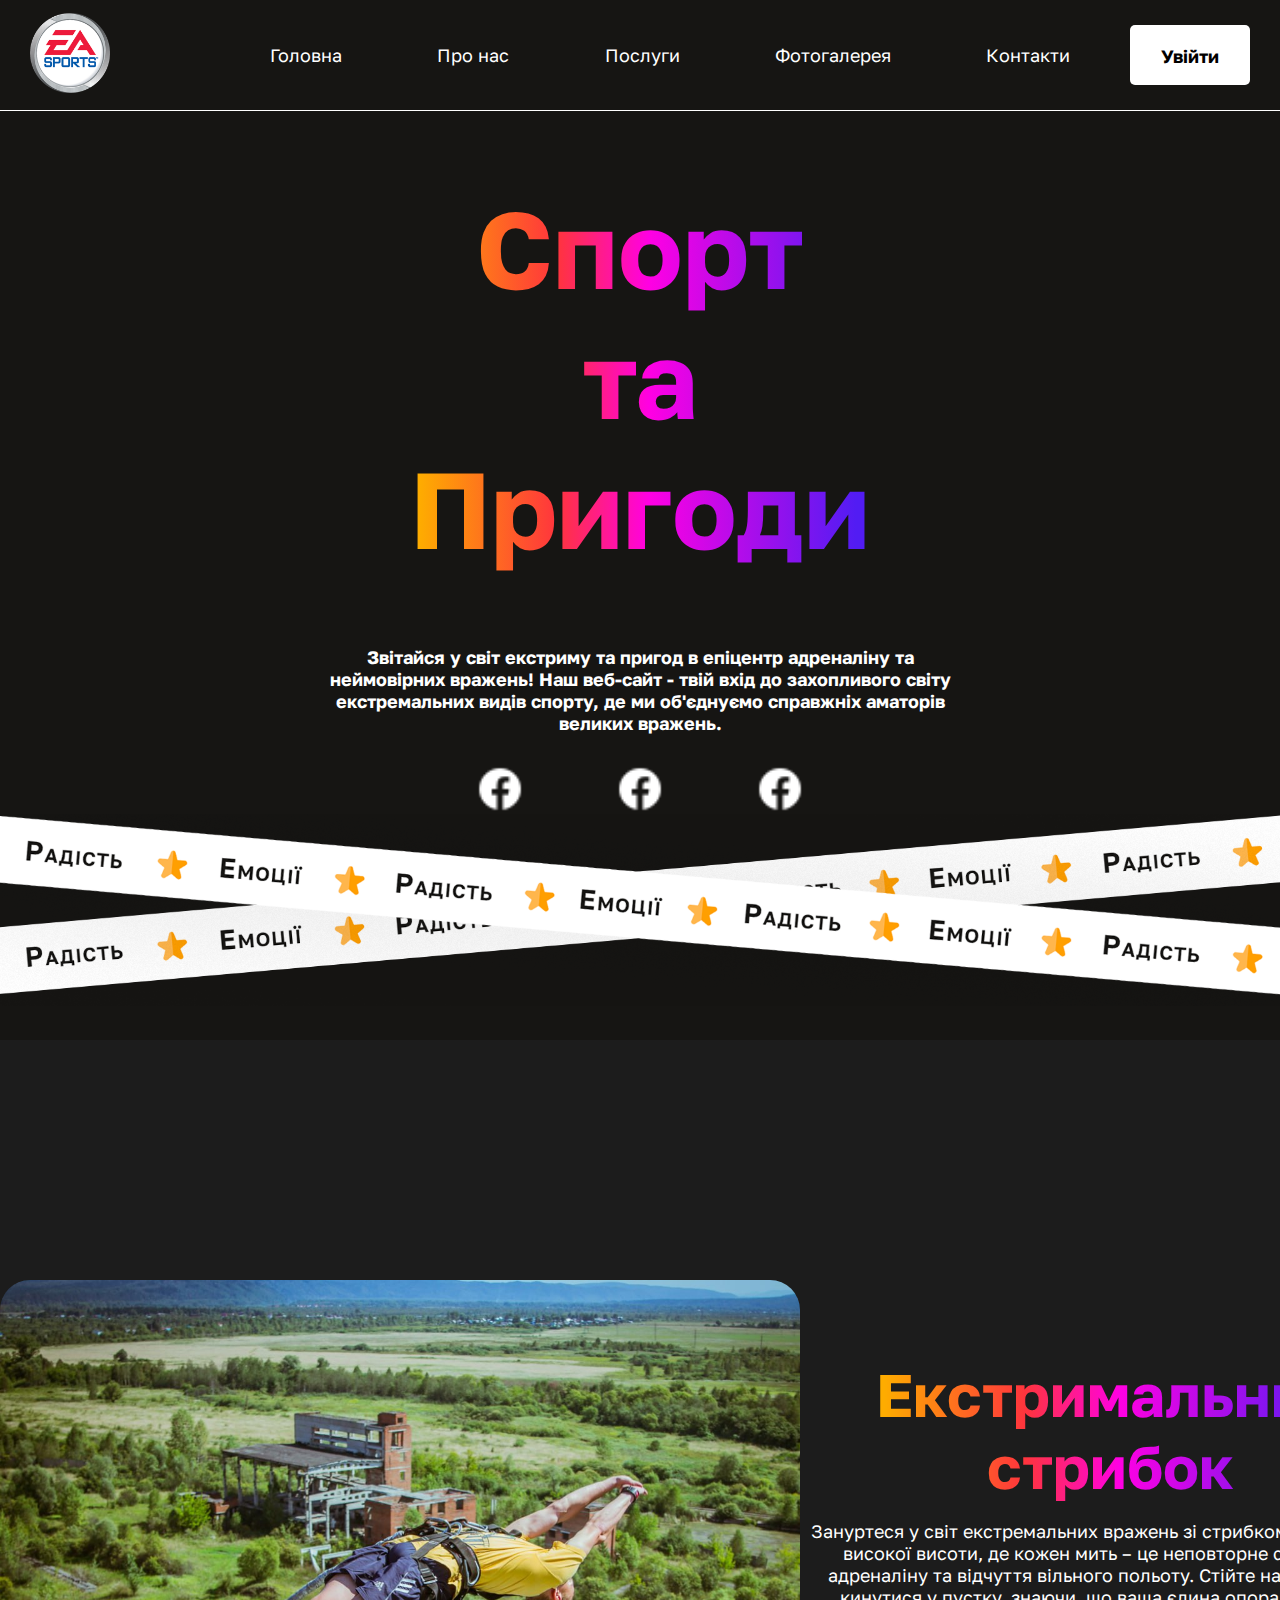
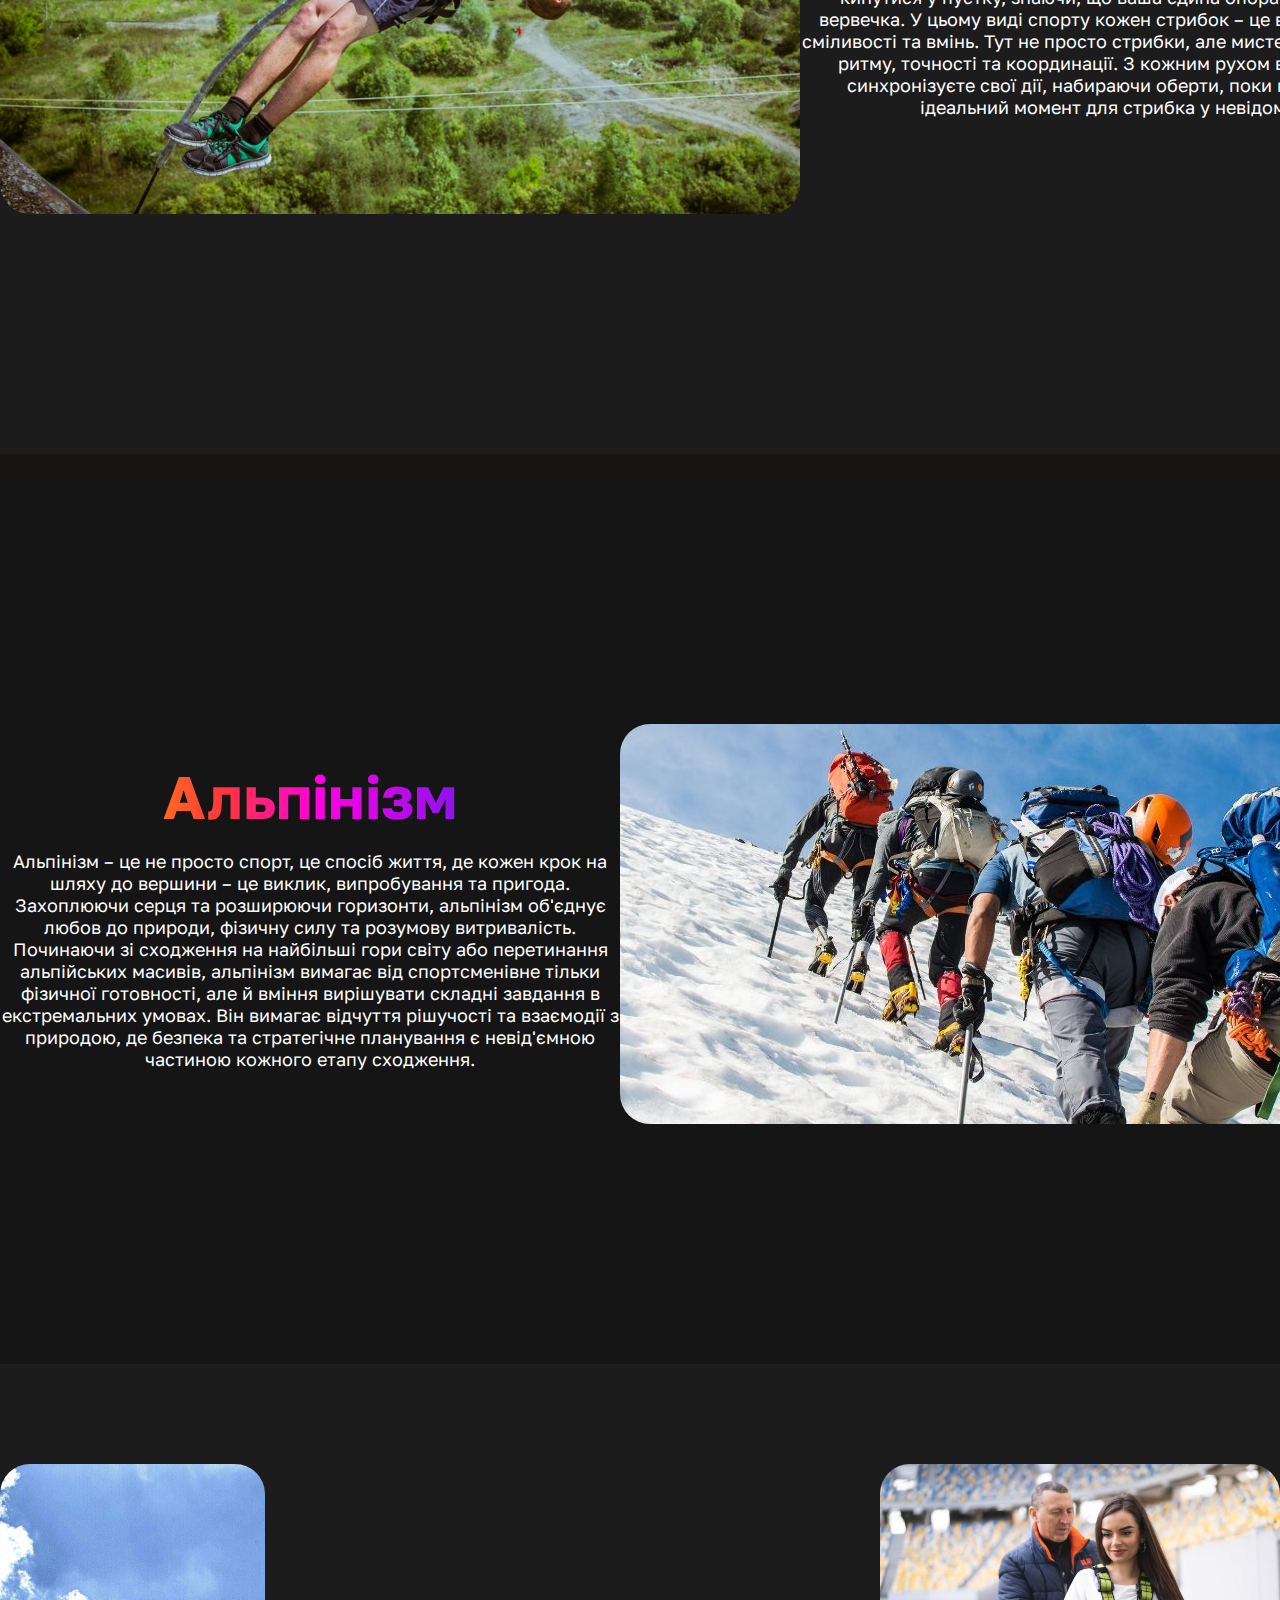
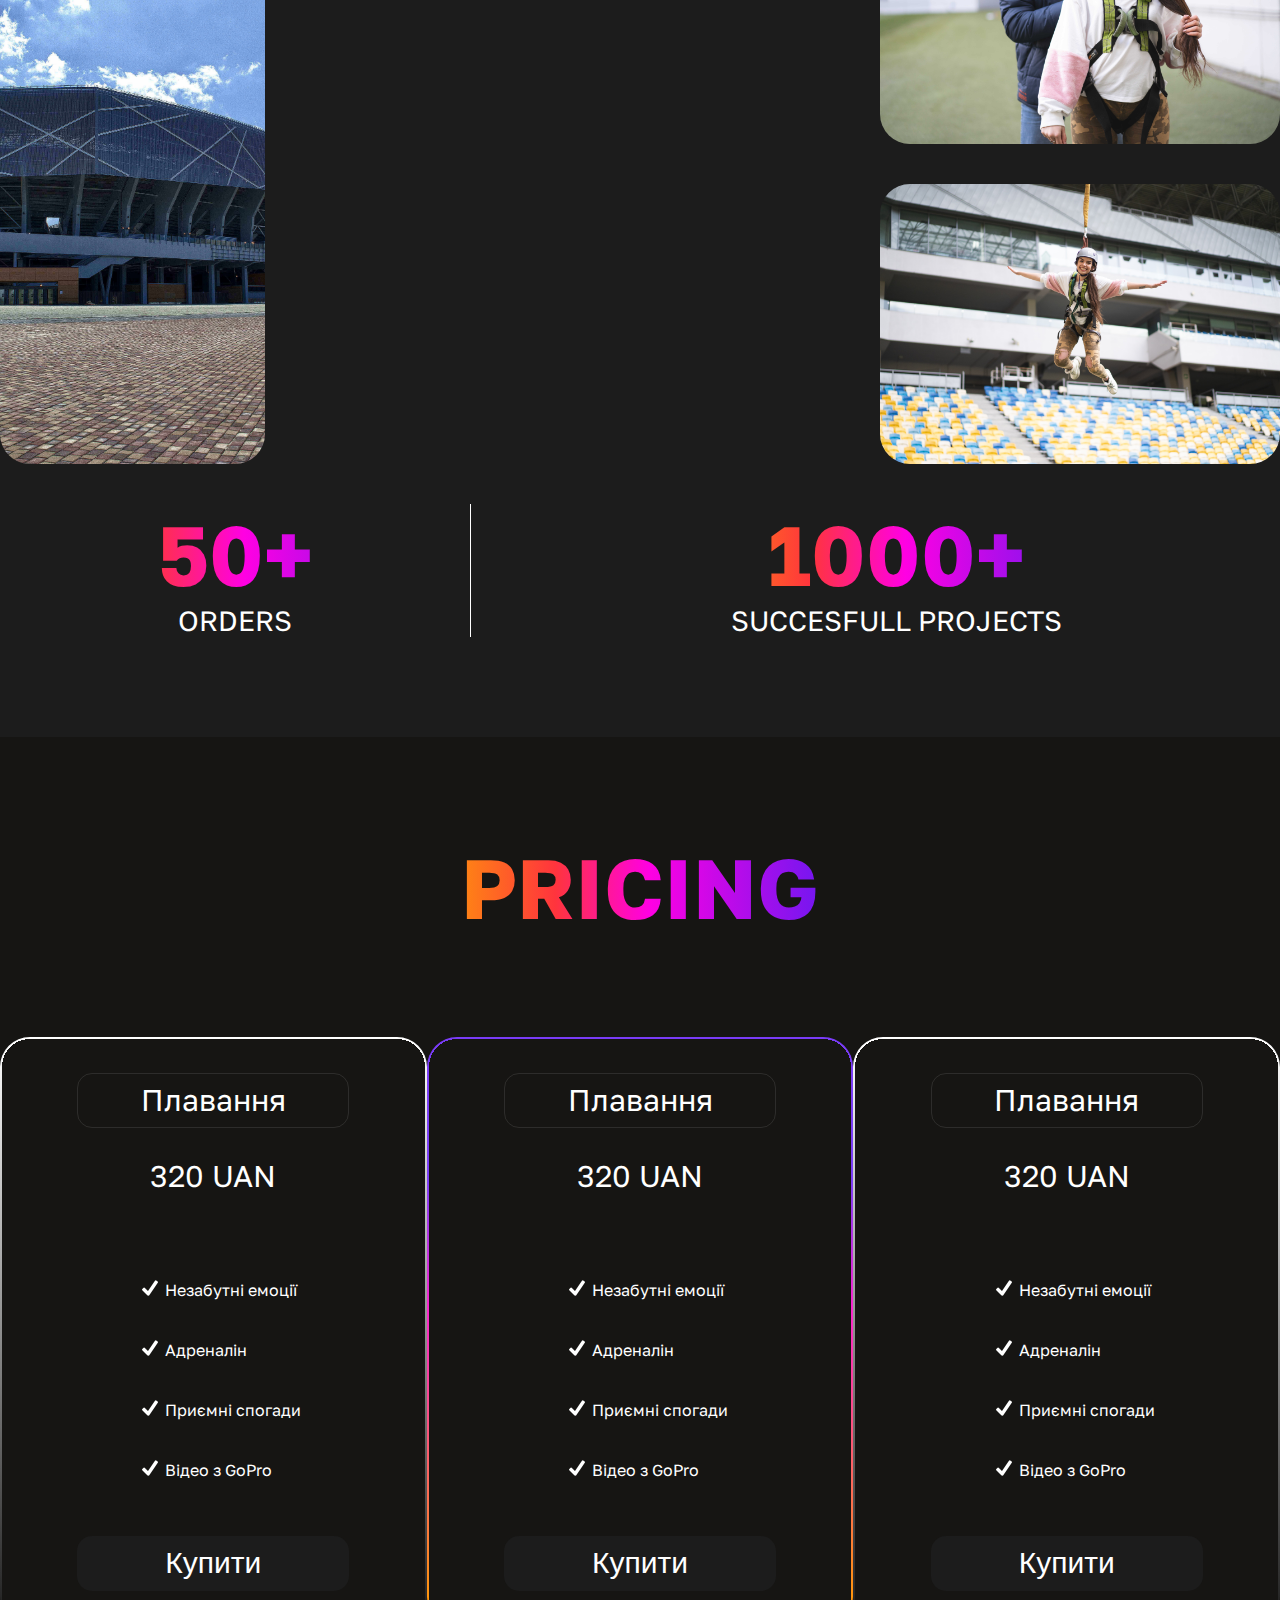
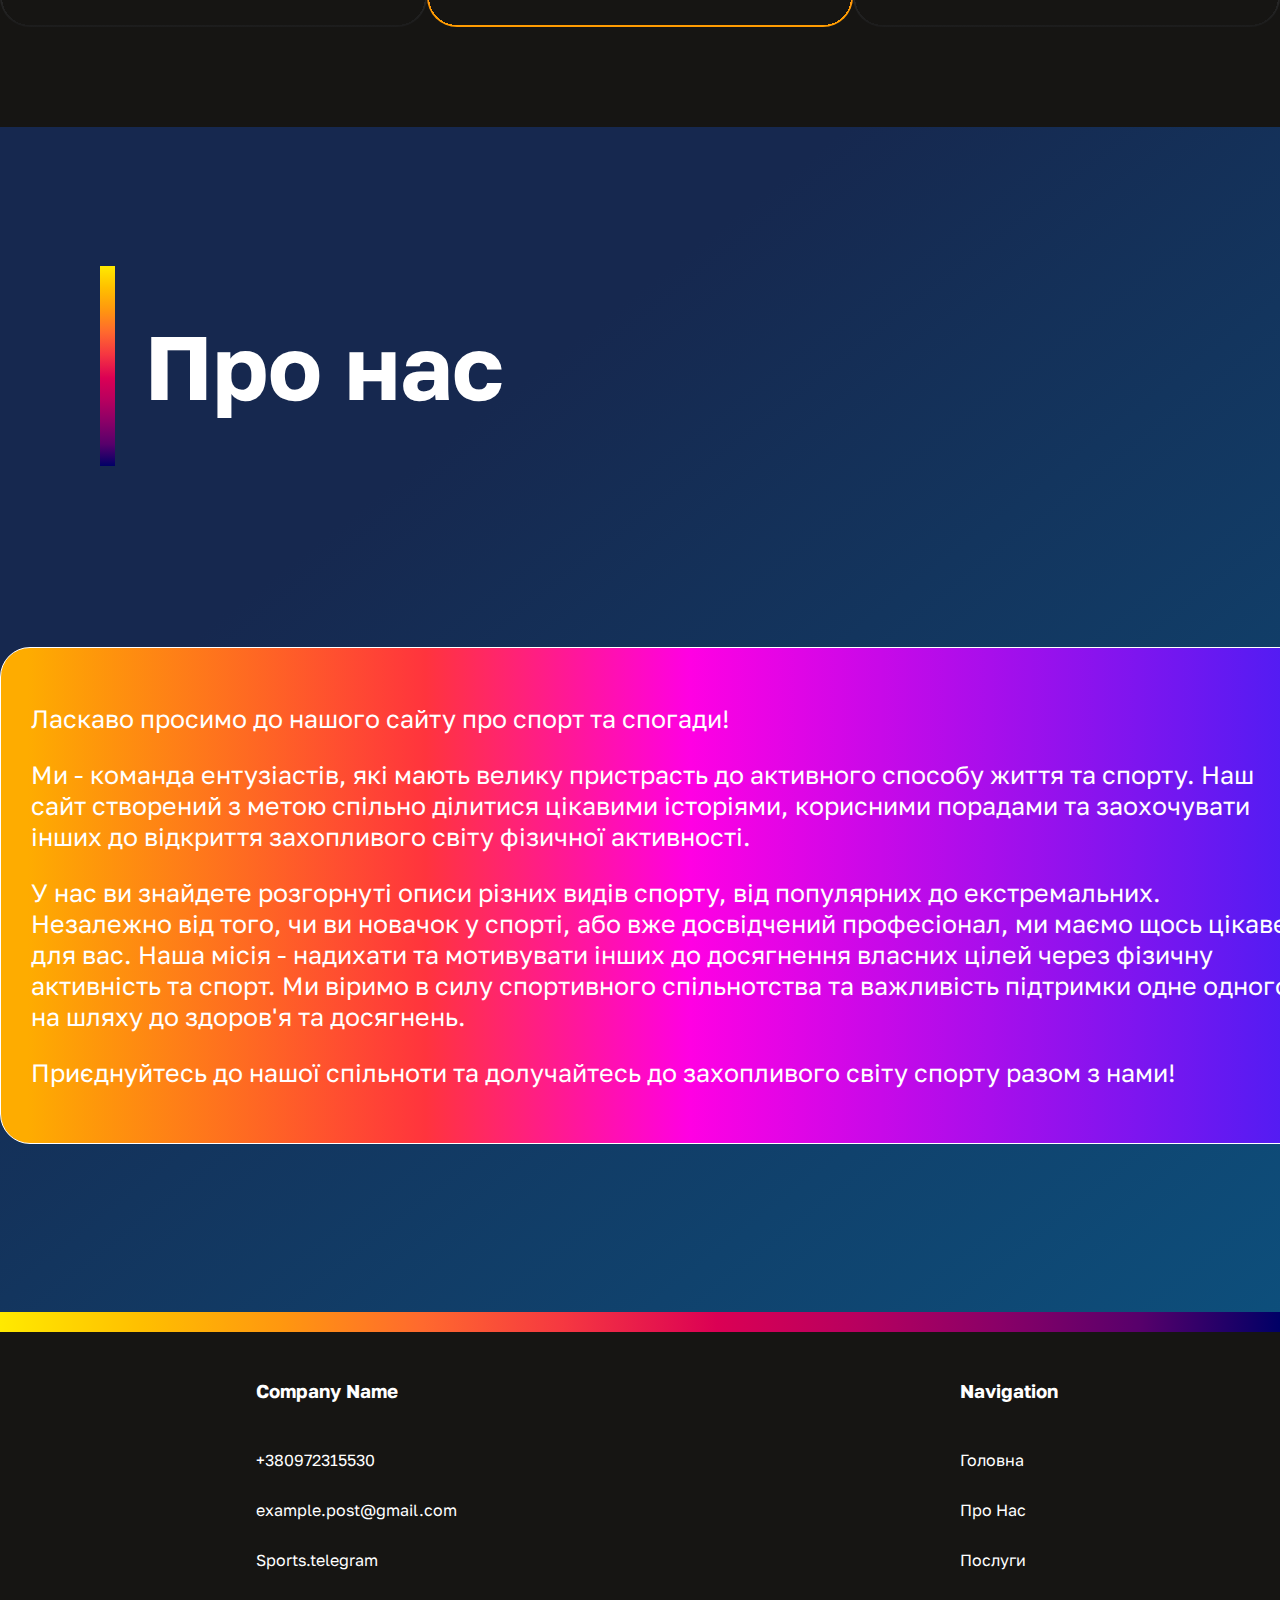
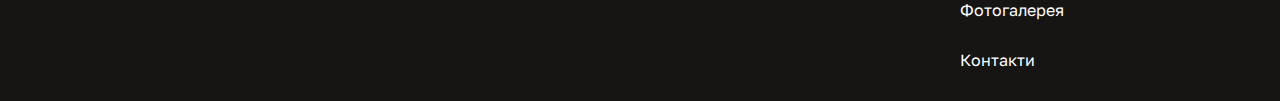
==== index.html @ 3c4c7c7a "second commit" ====
<!DOCTYPE html>
<html lang="en">
<head>
    <meta charset="UTF-8">
    <meta name="viewport" content="width=device-width, initial-scale=1.0">
    <title>Sports</title>
    <link rel="stylesheet" href="./css/main.css">
    <link rel="preconnect" href="https://fonts.googleapis.com">
    <link rel="preconnect" href="https://fonts.gstatic.com" crossorigin>
    <link href="https://fonts.googleapis.com/css2?family=Golos+Text:wght@400..900&display=swap" rel="stylesheet">
</head>
<body>
    <img src="./images/lines.png" alt="" class="background">
    <header class="header">
        <div class="logo"><img src="./images/logo.png" alt=""></div>
        <div class="dropdown">
            <svg onclick="toggleDropdown()" id="dropBtn" xmlns="http://www.w3.org/2000/svg" x="0px" y="0px" width="60" height="60" viewBox="0 0 50 50">
                <path d="M 0 7.5 L 0 12.5 L 50 12.5 L 50 7.5 Z M 0 22.5 L 0 27.5 L 50 27.5 L 50 22.5 Z M 0 37.5 L 0 42.5 L 50 42.5 L 50 37.5 Z"></path>
            </svg>
            <!-- <button >Dropdown</button> -->
            <div id="myDropdown" class="dropdown-content">
        
                    Головна
                     <a href="#about__us">Про нас </a>
                    <a href="#desription">Послуги</a>
                    <a href="#gallery">Фотогалерея</a>
                    <a href="register.html">Контакти</a>
                
            </div>
          </div>
        <ul class="tabs">
            <li>Головна</li>
            <li> <a href="#about__us">Про нас </a></li>
            <li><a href="#desription">Послуги</a></li>
            <li><a href="#gallery">Фотогалерея</a></li>
            <li><a href="register.html">Контакти</a></li>
        </ul>
        <div class="button"><button >Увійти</button></div>
    </header>
    <section class="performens">
        <div class="performens__header">
            <h1>
                Спорт та Пригоди
            </h1>
        </div>
        <p class="performens__par">
            Звітайся у світ екстриму та пригод
            в епіцентр адреналіну та неймовірних вражень!
            Наш веб-сайт - твій вхід до захопливого світу екстремальних видів спорту,
            де ми об'єднуємо справжніх аматорів великих вражень.
        </p>
        <div class="performens__social">
            <img src="./images/facebook.png" alt="">
            <img src="./images/facebook.png" alt="">
            <img src="./images/facebook.png" alt="">
        </div>
    </section>
    <div class="gif" >
        <img src="./images/Emotion.png" alt="">
    </div>
    <div class="desription" >
        <img src="./images/jump.jpg" alt="">
        <div class="desription__text">
            <h1>
                Екстримальний стрибок
            </h1>
            <p>
                Зануртеся у світ екстремальних вражень
                зі стрибком на скакалці з високої висоти, де кожен мить – це неповторне
                сплавлення адреналіну та відчуття вільного польоту. Стійте на межі, готові
                кинутися у пустку, знаючи, що ваша єдина опора – тоненька вервечка.
                У цьому виді спорту кожен стрибок – це випробування сміливості та вмінь.
                Тут не просто стрибки, але мистецтво контролю ритму, точності та координації.
                З кожним рухом вервечки ви синхронізуєте свої дії, набираючи оберти,
                поки не настане ідеальний момент для стрибка у невідоме.
            </p>
        </div>
    </div>
    <div class="desription desription__alpinism">
        
        <div class="desription__text">
            <h1>
                Альпінізм
            </h1>
            <p>
                Альпінізм – це не просто спорт, це спосіб життя,
                де кожен крок на шляху до вершини – це виклик,
                випробування та пригода. Захоплюючи серця та розширюючи горизонти,
                альпінізм об'єднує любов до природи, фізичну силу та розумову
                витривалість. Починаючи зі сходження на найбільші гори світу або
                перетинання альпійських масивів, альпінізм вимагає від спортсменівне
                тільки фізичної готовності, але й вміння вирішувати складні завдання
                в екстремальних умовах. Він вимагає відчуття рішучості та взаємодії
                з природою, де безпека та стратегічне планування є невід'ємною частиною
                кожного етапу сходження.
            </p>
        </div>
        <img src="./images/photo_2024-03-19_21-39-41.jpg" alt="">
    </div>
    <div class="gallery" id="gallery">
        <div class="gallery__inner">
            <div id="gallery__img__1">
        
            </div>
            <iframe width="928" height="522" src="https://www.youtube.com/embed/1RUFDmWJq6Q" title="KAVA Роуп джампінг Арена Львів 2020 Оля" frameborder="0" allow="accelerometer; autoplay; clipboard-write; encrypted-media; gyroscope; picture-in-picture; web-share" referrerpolicy="strict-origin-when-cross-origin" allowfullscreen></iframe>
            <div id="gallery__img__group">
            <div id="gallery__img__3"></div>
            <div id="gallery__img__4"></div>
            </div>
        </div>
        <div class="stats">
            <div class="stats__text">
                <h1>50+</h1>
                <p>ORDERS</p>
            </div>
            <div class="stats__text" id="stats__text__1000">
                <h1>1000+</h1>
                <p>SUCCESFULL PROJECTS</p>
            </div>
            <div class="stats__text">
                <h1>60+</h1>
                <p>GLOBAL CUSTOMERS</p>
            </div>
        </div>
    </div>
    
    <div class="pricing" id="desription">
        
        <h1>PRICING</h1>
        <div class="carousel">
        <div class="card__wrapper">
        <div class="card">
            <div class="card__header">Плавання</div>
            <p class="card__price">320 UAN</p>
            <ul class="card__list">
                <li>Незабутні емоції</li>
                <li>Адреналін</li>
                <li>Приємні спогади</li>
                <li>Відео з GoPro</li>
            </ul>
            <button class="card__btn">Купити</button>
        </div>

        <div class="card" id="card__gradient">
            <div class="card__header">Плавання</div>
            <p class="card__price">320 UAN</p>
            <ul class="card__list">
                <li>Незабутні емоції</li>
                <li>Адреналін</li>
                <li>Приємні спогади</li>
                <li>Відео з GoPro</li>
            </ul>
            <button class="card__btn" id="gradient__btn">Купити</button>
        </div>

        <div class="card">
            <div class="card__header">Плавання</div>
            <p class="card__price">320 UAN</p>
            <ul class="card__list">
                <li>Незабутні емоції</li>
                <li>Адреналін</li>
                <li>Приємні спогади</li>
                <li>Відео з GoPro</li>
            </ul>
            <button class="card__btn">Купити</button>
        </div>
    </div>
</div>
    
    </div>
    <div class="about__us" id="about__us">
        <div class="about__us__header">
            <div></div>
            <h1>
                Про нас
            </h1>
        </div>
        <div class="about__us__inner">
            <p>
                Ласкаво просимо до нашого сайту про спорт та спогади!
            </p>
            <p>
                Ми - команда ентузіастів, які мають велику пристрасть до активного способу життя
                та спорту. Наш сайт створений з метою спільно ділитися цікавими історіями,
                корисними порадами та заохочувати інших до відкриття захопливого світу
                фізичної активності. 
            </p>
            <p>
                У нас ви знайдете розгорнуті описи різних видів спорту, від популярних до
                екстремальних. Незалежно від того, чи ви новачок у спорті, або вже досвідчений
                професіонал, ми маємо щось цікаве для вас. Наша місія - надихати та мотивувати інших
                до досягнення власних цілей через фізичну активність та спорт. Ми віримо в силу
                спортивного спільнотства та важливість підтримки одне одного на шляху до здоров'я
                та досягнень.
            </p>
            <p>
                Приєднуйтесь до нашої спільноти та долучайтесь до захопливого світу спорту разом
                з нами!
            </p>

        </div>
        <div class="about__us__bottm">
            
        </div>
    </div>
    <footer class="footer" id="footer">
        <ul>
            <h3>Company Name</h3>
            <li>+380972315530</li>
            <li>example.post@gmail.com</li>
            <li>Sports.telegram</li>
        </ul>
        <ul>
            <h3>Navigation</h3>
            <li>Головна</li>
            <li>Про Нас</li>
            <li>Послуги</li>
            <li>Фотогалерея</li>
            <li>Контакти</li>
        </ul>
    </footer>
    <script src="index.js"></script>
</body>
</html>
---- css/main.css ----
html, body{
    margin: 0;
    padding: 0;
    width: 100%;
    height: 100%;
    font-family: "Golos Text", sans-serif;
    font-optical-sizing: auto;
    font-weight: 200;
    font-style: normal;
    scroll-behavior: smooth;
    background-color: #161513;
}

a {
    color: inherit; 
    text-decoration: none; 
    transition: text-decoration 3s ease;
}

a:hover{
    text-decoration: underline;
    
}

.background{
    display: none;
position: absolute;
top: 100px;
width:100%;
right: 0;
z-index: 999;
}

.header{
    display: flex;
    flex-direction: row;
    align-items: center;
    justify-content: space-around;
    height: 110px;
    border-bottom: 0.1px solid #fff;
    background-color: #161513;
    color: #fff;
    font-size: 18px;
}



.logo img{
    width: 80px;
}

.tabs{
    list-style-type: none;
    display: flex;
    flex-direction: row;
    justify-content: space-between;
    width: 800px;
}

.button button{
    width: 120px;
    height: 60px;
    border-radius: 5px;
    background-color: #fff;
    font-family: "Golos Text", sans-serif;
    font-optical-sizing: auto;
    font-weight: 200;
    font-style: normal;
    border: 0;
    padding: 20px;
    font-weight: bold;
    font-size: 18px;
}

/* performens */

.performens{
    width: fit-content;
    margin: 0 auto;
    width: 100%;
    
}

.performens__header{
    width: 460px;
    margin: 0 auto;
}

.performens__par{
    color: #fff;
    text-align: center;
    width: 645px;
    font-size: 18px;
    font-weight: bold;
    margin: 0 auto;
}

.performens h1{
    background: #FEAC00;
    background: linear-gradient(to right, #FEAC00 2%, #FF343D 32%, #FF00E3 52%, #521CF3 97%);
    -webkit-background-clip: text;
    -webkit-text-fill-color: transparent;
    
    text-align: center;
    font-size: 108px;
    
}

.performens__social{
    display: flex;
    flex-direction: row;
    align-items: center;
    justify-content: center;
    gap: 90px;
    width: 460px;
    margin: 0 auto;
    margin-top: 30px;
}

.performens__social img{
    width: 50px;
}

/* descripton */

.gif{
    width: 100%;
}

.gif img{
    width: 100%;
}

.desription{
    display: flex;
    flex-direction: row;
    align-items: center;
    justify-content: space-around;
    margin-top: 30px;
    width: 100%;
    padding: 240px 0;
    background-color: #1c1c1c;
}

.desription__alpinism{
    background-color: #151515;
}
.desription img{
    width: 800px;
    border-radius: 30px;
}

.desription p{
    color: #fff;
    text-align: center;
    font-size: 18px;
    width: 620px;
}

.desription h1{
    background: #FEAC00;
    background: linear-gradient(to right, #FEAC00 2%, #FF343D 32%, #FF00E3 52%, #521CF3 97%);
    -webkit-background-clip: text;
    -webkit-text-fill-color: transparent;
    width: 470px;
    text-align: center;
    font-size: 60px;
    margin: 0 auto;
}

/* galery */
.gallery{
    background-color: #1C1C1C;
    padding: 100px 0;
}
.gallery__inner{
    display: flex;
    flex-direction: row;
    align-items: center;
    justify-content: space-evenly;
    
    
}

#gallery__img__1 {
    background-image: url("../images/full_stadіon.jpg");
    background-size: cover;
    background-position: center;
    width:400px;
    height: 600px;
    border-radius: 30px;
}

#gallery__img__2{
    background-image: url("../images/fly.jpg");
    background-size: cover;
    background-position: center;
    width:800px;
    height: 600px;
    border-radius: 30px;
}

#gallery__img__group{
    display: flex;
    flex-direction: column;
    align-items: center;
    justify-content: space-between;
    gap: 40px;
}

#gallery__img__3{
    background-image: url("../images/couch.jpeg");
    background-size: cover;
    background-position: center;
    width:400px;
    height: 280px;
    border-radius: 30px;
}

#gallery__img__4{
    background-image: url("../images/wire.jpg");
    background-size: cover;
    background-position: center;
    width:400px;
    height: 280px;
    border-radius: 30px;
}

/* stats */

.stats{
    display: flex;
    flex-direction: row;
    align-items: center;
    justify-content: space-between;
    margin-top: 40px;
}

.stats__text h1{
    background: #FEAC00;
    background: linear-gradient(to right, #FEAC00 2%, #FF343D 32%, #FF00E3 52%, #521CF3 97%);
    -webkit-background-clip: text;
    -webkit-text-fill-color: transparent;
    width: 470px;
    text-align: center;
    font-size: 84px;
    margin: 0 auto;
}

.stats__text p{
    color: #fff;
    width: fit-content;
    margin: 0 auto;
    font-size: 28px;
}

#stats__text__1000{
    padding: 0 190px;
    border-left: 1px solid #fff;
    border-right: 1px solid #fff;
}

/* pricing */
.pricing{
    padding: 100px 0;
}

.pricing h1{
    background: #FEAC00;
    background: linear-gradient(to right, #FEAC00 2%, #FF343D 32%, #FF00E3 52%, #521CF3 97%);
    -webkit-background-clip: text;
    -webkit-text-fill-color: transparent;
    width: 470px;
    text-align: center;
    font-size: 84px;
    margin: 0 auto;
    margin-bottom: 100px;
}

.card{
    width: 430px;
    height: 590px;
    display: flex;
    flex-direction: column;
    align-items: center;
    color: #fff;
    padding: 36px 0;
    background: radial-gradient(circle at 100% 100%, #161513 0, #161513 28px, transparent 28px) 0% 0%/30px 30px no-repeat,
            radial-gradient(circle at 0 100%, #161513 0, #161513 28px, transparent 28px) 100% 0%/30px 30px no-repeat,
            radial-gradient(circle at 100% 0, #161513 0, #161513 28px, transparent 28px) 0% 100%/30px 30px no-repeat,
            radial-gradient(circle at 0 0, #161513 0, #161513 28px, transparent 28px) 100% 100%/30px 30px no-repeat,
            linear-gradient(#161513, #161513) 50% 50%/calc(100% - 4px) calc(100% - 60px) no-repeat,
            linear-gradient(#161513, #161513) 50% 50%/calc(100% - 60px) calc(100% - 4px) no-repeat,
            linear-gradient(#ffffff 0%, #1c1c1c 100%);
    border-radius: 30px;
    box-sizing: border-box;
}


.card__header{
    border: 1px solid rgba(255, 255, 255, 10%);
    border-radius: 15px;
    width: 270px;
    height: 56px;
    text-align: center;
    font-size: 30px;
    display: flex;
    align-items: center;
    justify-content: center;
}

.card__price{
    font-size: 30px;
}

.card__list{
    list-style-image: url("../images/checkmark-16.png");
}

.card__list li{
    margin: 40px 0;
    
}

.card__btn{
    height: 58px;
    width: 272px;
    background-color: #1C1C1C;
    color: #fff;
    border: 0;
    border-radius: 15px;
    font-size: 30px;
    /* margin-top: 100px; */
    bottom: 0;
    position: relative;
}

.card__wrapper{
    display: flex;
    flex-direction: row;
    align-items: center;
    justify-content: space-evenly;
    width: 100%;
}

#card__gradient{
    background: radial-gradient(circle at 100% 100%, #161513 0, #161513 28px, transparent 28px) 0% 0%/30px 30px no-repeat,
    radial-gradient(circle at 0 100%, #161513 0, #161513 28px, transparent 28px) 100% 0%/30px 30px no-repeat,
    radial-gradient(circle at 100% 0, #161513 0, #161513 28px, transparent 28px) 0% 100%/30px 30px no-repeat,
    radial-gradient(circle at 0 0, #161513 0, #161513 28px, transparent 28px) 100% 100%/30px 30px no-repeat,
    linear-gradient(#161513, #161513) 50% 50%/calc(100% - 4px) calc(100% - 60px) no-repeat,
    linear-gradient(#161513, #161513) 50% 50%/calc(100% - 60px) calc(100% - 4px) no-repeat,
    linear-gradient(#7a3cf7 24%, #fb24ce 46%, #ff9c02 98%);
border-radius: 30px;
/* padding: 2px; */
box-sizing: border-box;
}

#graвdient__btn{
    background: #FEAC00;
    background: linear-gradient(to right, #FEAC00 2%, #FF343D 32%, #FF00E3 52%, #521CF3 97%);
    -webkit-background-clip: text;
    -webkit-text-fill-color: transparent;
}

.about__us{
    padding-top: 125px;
    /* padding-bottom: 125px; */
    height: 1080px;
    display: flex;
    align-items: flex-start;
    justify-content: space-between;
    flex-direction: column;
    color: #fff;
    background: rgb(22,40,79);
    background: linear-gradient(142deg, rgba(22,40,79,1) 30%, rgba(13,79,124,1) 100%);
}

.about__us__header{
    display: flex;
    flex-direction: row;
    gap: 30px;
    align-items: center;
    margin-left: 100px;
}

.about__us__header h1{
    font-size: 90px;
}

.about__us__header div{
    height: 200px;
    width: 15px;
    background-image: linear-gradient(
        0deg,
        hsl(240deg 100% 20%) 0%,
        hsl(289deg 100% 21%) 11%,
        hsl(315deg 100% 27%) 22%,
        hsl(329deg 100% 36%) 33%,
        hsl(337deg 100% 43%) 44%,
        hsl(357deg 91% 59%) 56%,
        hsl(17deg 100% 59%) 67%,
        hsl(34deg 100% 53%) 78%,
        hsl(45deg 100% 50%) 89%,
        hsl(55deg 100% 50%) 100%
);
}

.about__us__inner{
    height: fit-content;
    width: 1266px;
    border-radius: 30px;
    margin: 0 auto;
    background: #FEAC00;
    background: linear-gradient(to right, #FEAC00 2%, #FF343D 32%, #FF00E3 52%, #521CF3 97%);
    padding: 30px;
    color: #fff;
    font-size: 25px;
    border: 1px solid #fff;
}

.about__us__bottm{
    height: 20px;
    width: 100%;
    background-image: linear-gradient(
  270deg,
  hsl(240deg 100% 20%) 0%,
  hsl(289deg 100% 21%) 11%,
  hsl(315deg 100% 27%) 22%,
  hsl(329deg 100% 36%) 33%,
  hsl(337deg 100% 43%) 44%,
  hsl(357deg 91% 59%) 56%,
  hsl(17deg 100% 59%) 67%,
  hsl(34deg 100% 53%) 78%,
  hsl(45deg 100% 50%) 89%,
  hsl(55deg 100% 50%) 100%
);

}

.footer{
    display: flex;
    flex-direction: row;
    align-items: flex-start;
    justify-content: space-around;
    gap: 30px;
}

.footer ul{
    list-style-type: none;
    line-height: 50px;
    color: #fff;
    /* text-align: center; */
    cursor: pointer;
}

/* mobole */

@media only screen and (max-width: 768px) {
    html, body{
        width: 230vw !important;
    }
    .header{
        width: 100%s;
    }
    .desription{
        flex-wrap: wrap;
        gap: 50px;
    }

    .desription img{
        width: 90%
    }
    .stats{
        flex-wrap: wrap;
    }

    #stats__text__1000{
        /* padding-left: 37vh; */
        border:0;
        padding: 0;
        margin-left: 500px;

    }

    .about__us__inner{
        width: 80vh;
    }

    .card__wrapper{
        flex-wrap: nowrap;
        gap: 60px;
    }

    .background{
        left: 132%;
    }

    .desription__text p{
        font-size: 30px;
    }

    .performens__par{
        font-size: 30px;
    }

    #gallery__img__1{
        display: none;
    }
    #gallery__img__2{
        width: 40vh;
    }
    
    .card__list{
        font-size: 22px;
    }

    @keyframes carousel {
        0%, 100% { transform: translateX(0); }
        50% { transform: translateX(-33%); }
    }
    
    /* Animation for carousel */
    .carousel {
        /* width: 500px; Width of the viewport */
        overflow: hidden; /* Hide overflowing content */
    }
    
    .card__wrapper {
        display: flex;
        animation: carousel 6s infinite; /* Adjust duration as needed */
    }

    .button{
        display: none;
    }

    .tabs{
        display: none;
    }

    #dropBtn{
        display: block !important;
    }
}

#dropBtn{
    display: none;
}

/* Dropdown container */
.dropdown {
    position: relative;
    display: inline-block;
  }
  
  .dropdown-content {
    display: none;
    position: absolute;
    background-color: #f9f9f9;
    width: 700px;
    box-shadow: 0px 8px 16px 0px rgba(0,0,0,0.2);
    z-index: 1;
  }
  
  .dropdown-content a {
    color: black;
    padding: 12px 16px;
    text-decoration: none;
    display: block;
  }
  

  .dropdown-content a:hover {
    background-color: #f1f1f1;
  }
  

  .dropdown:hover .dropdown-content {
    display: block;
  }
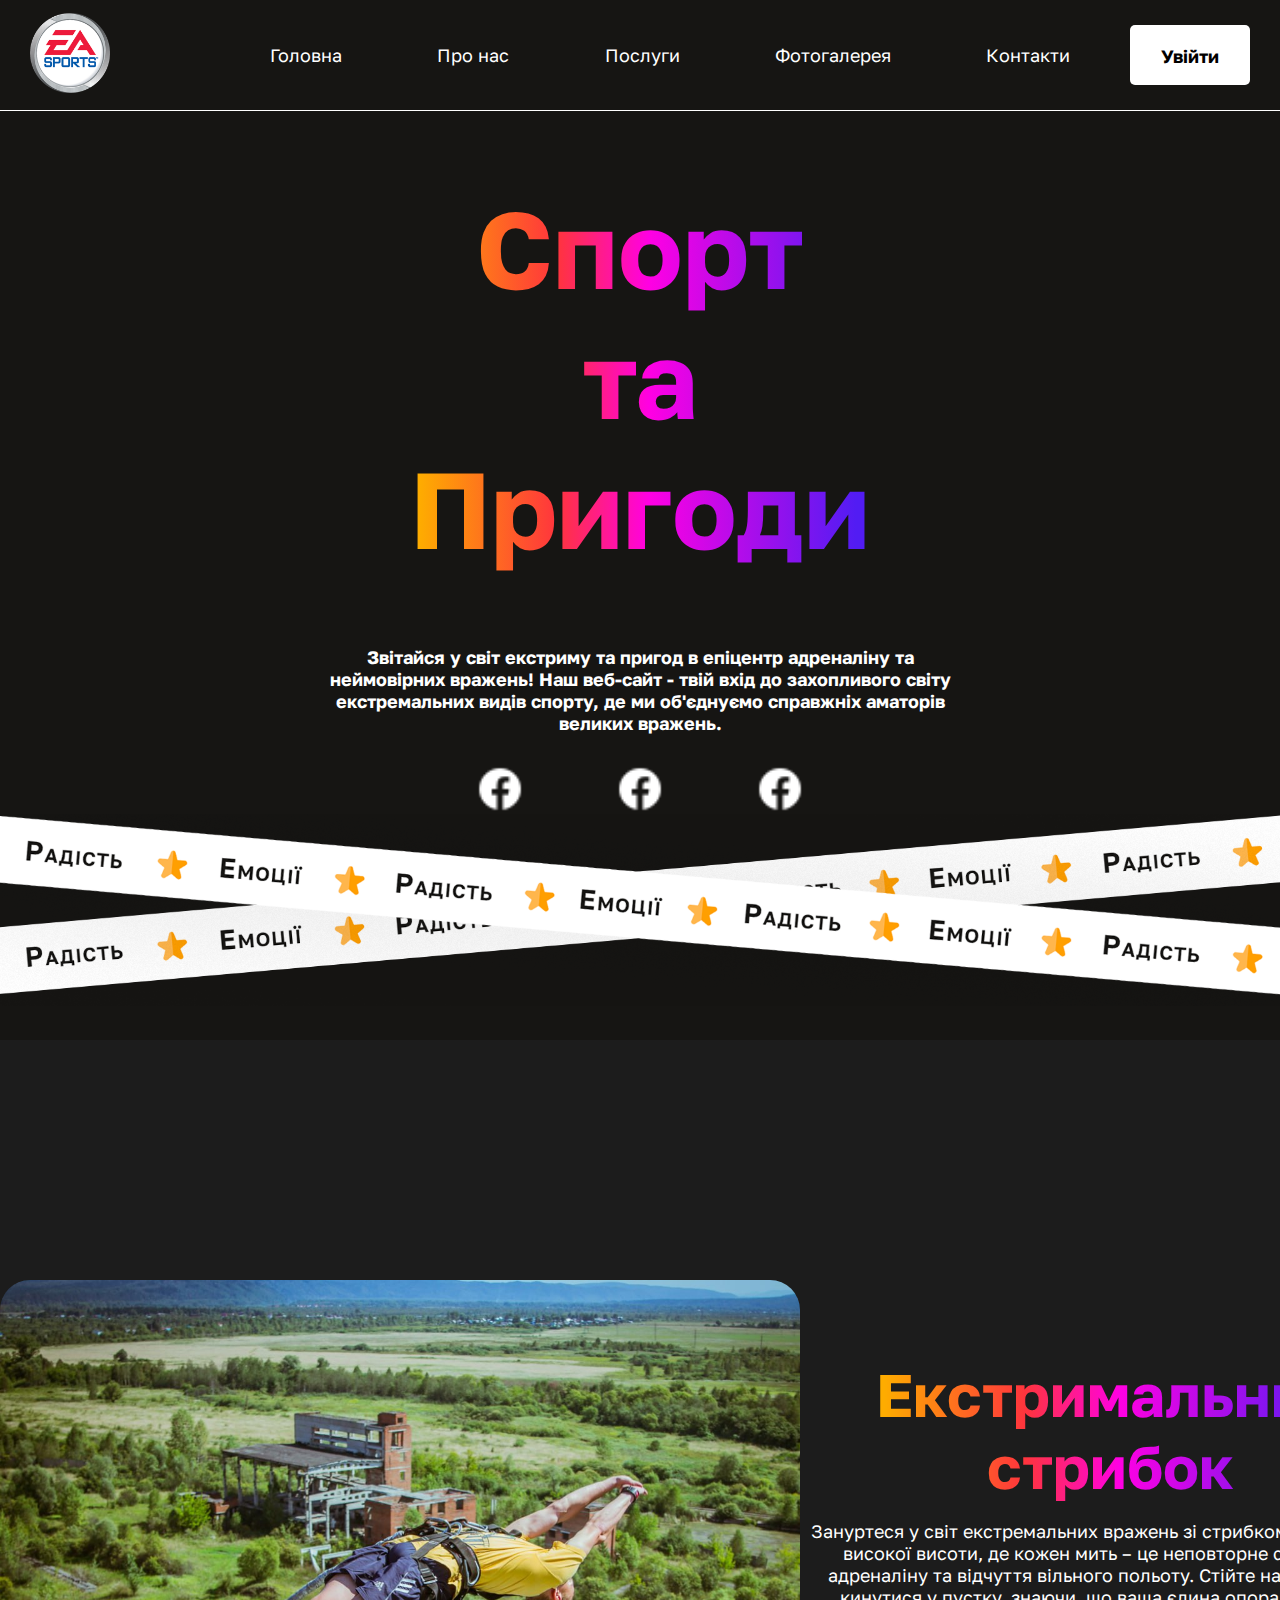
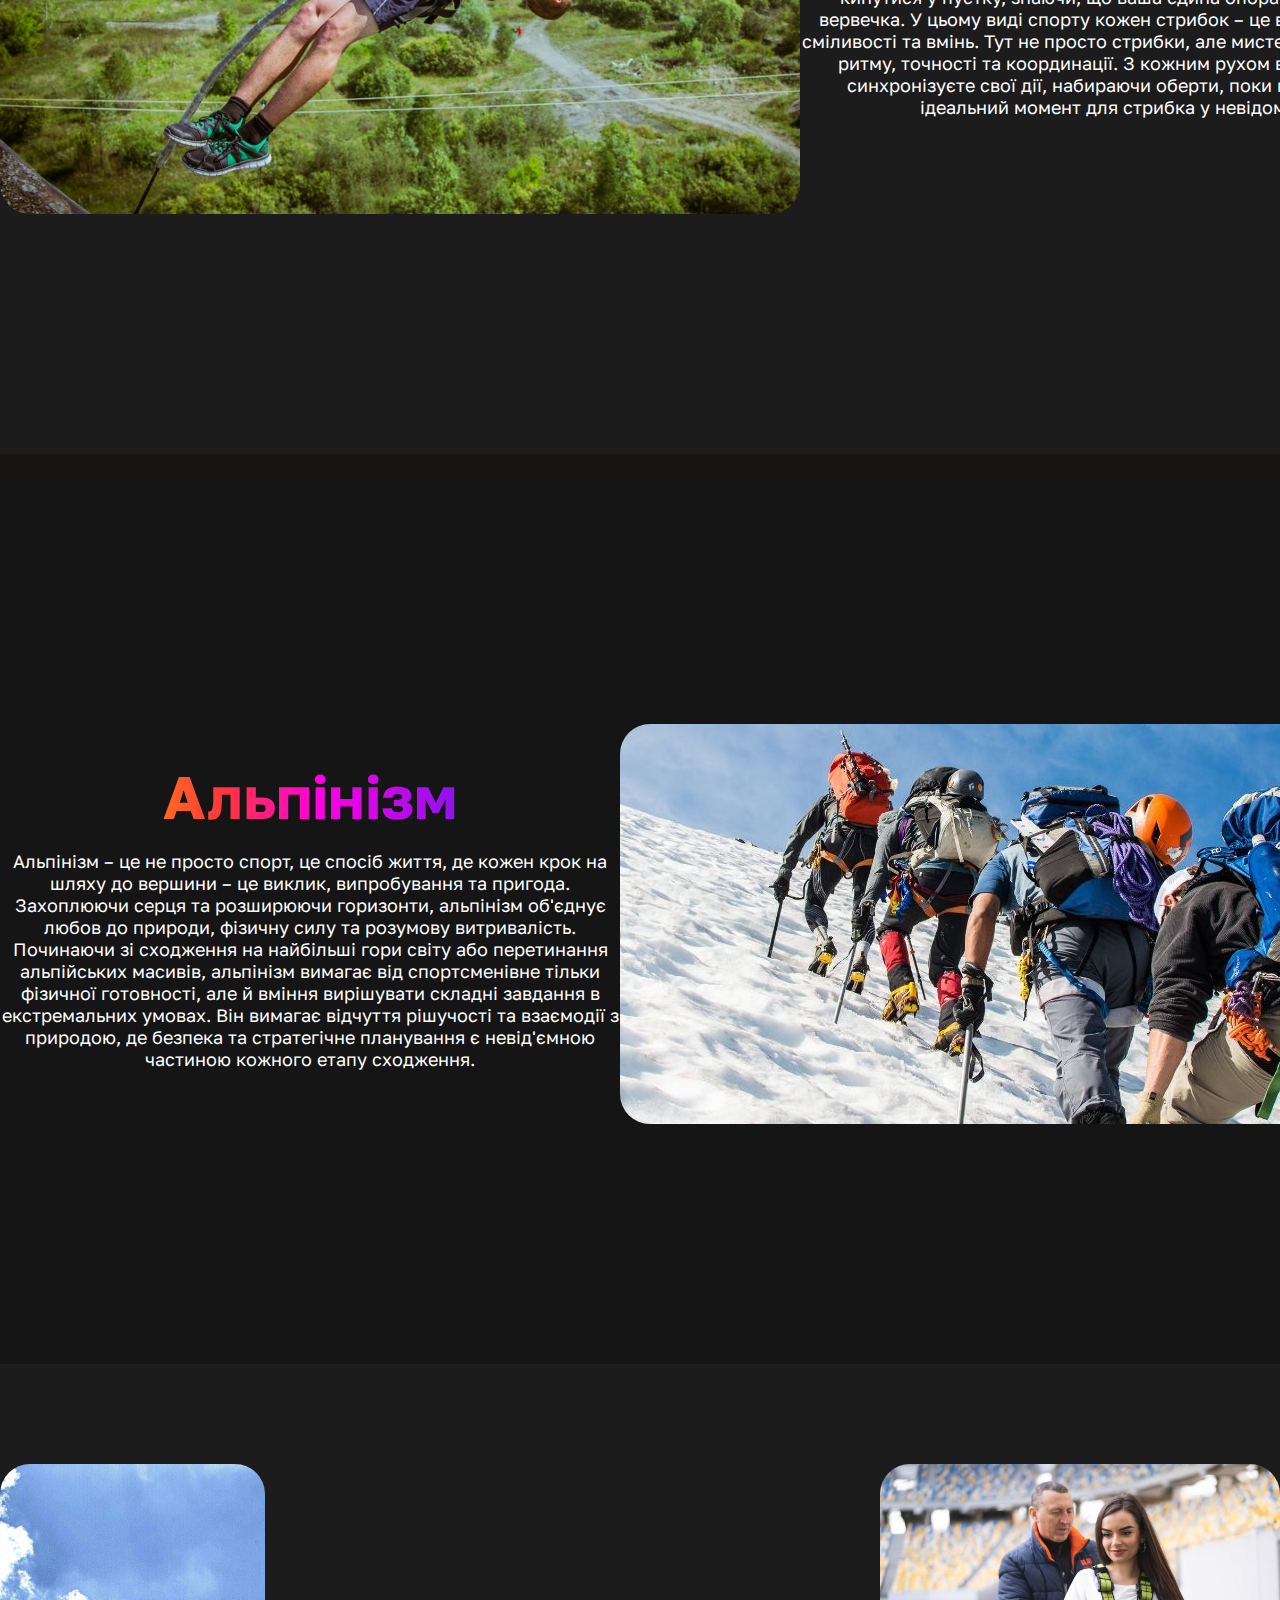
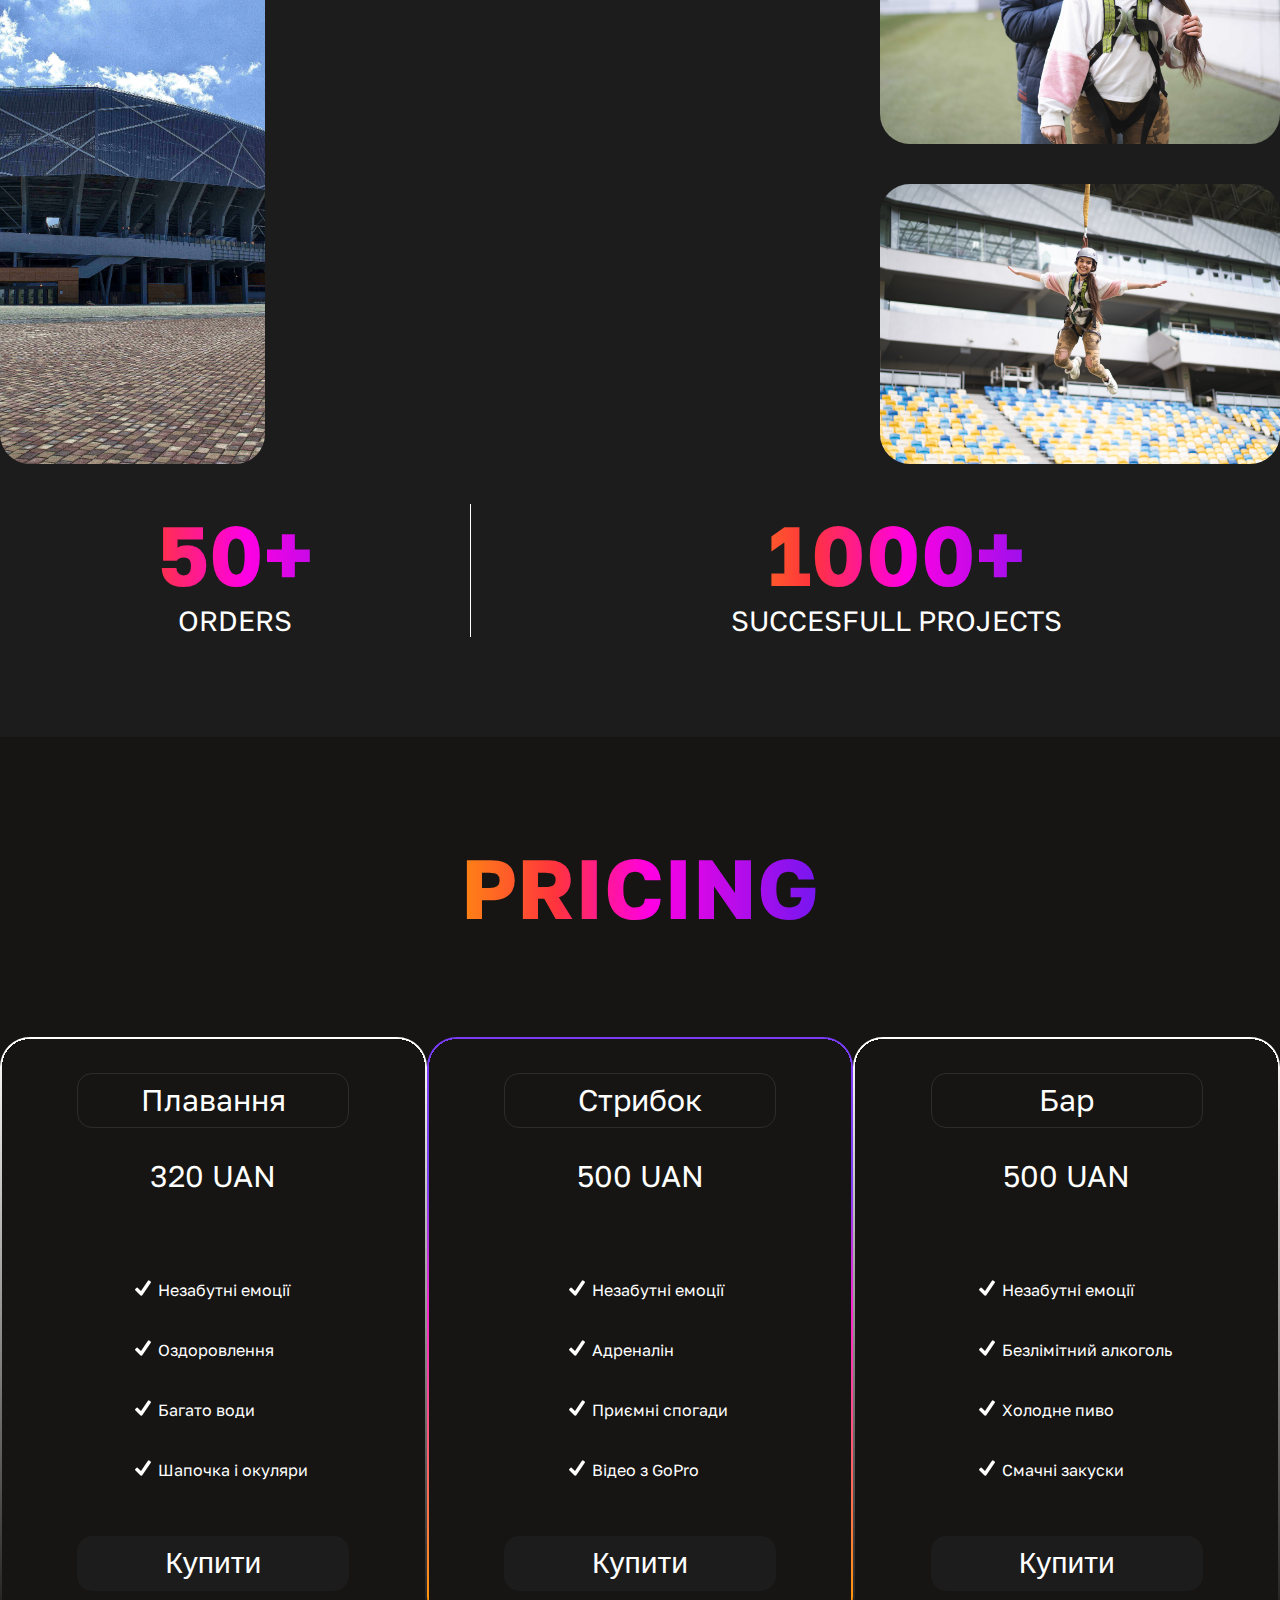
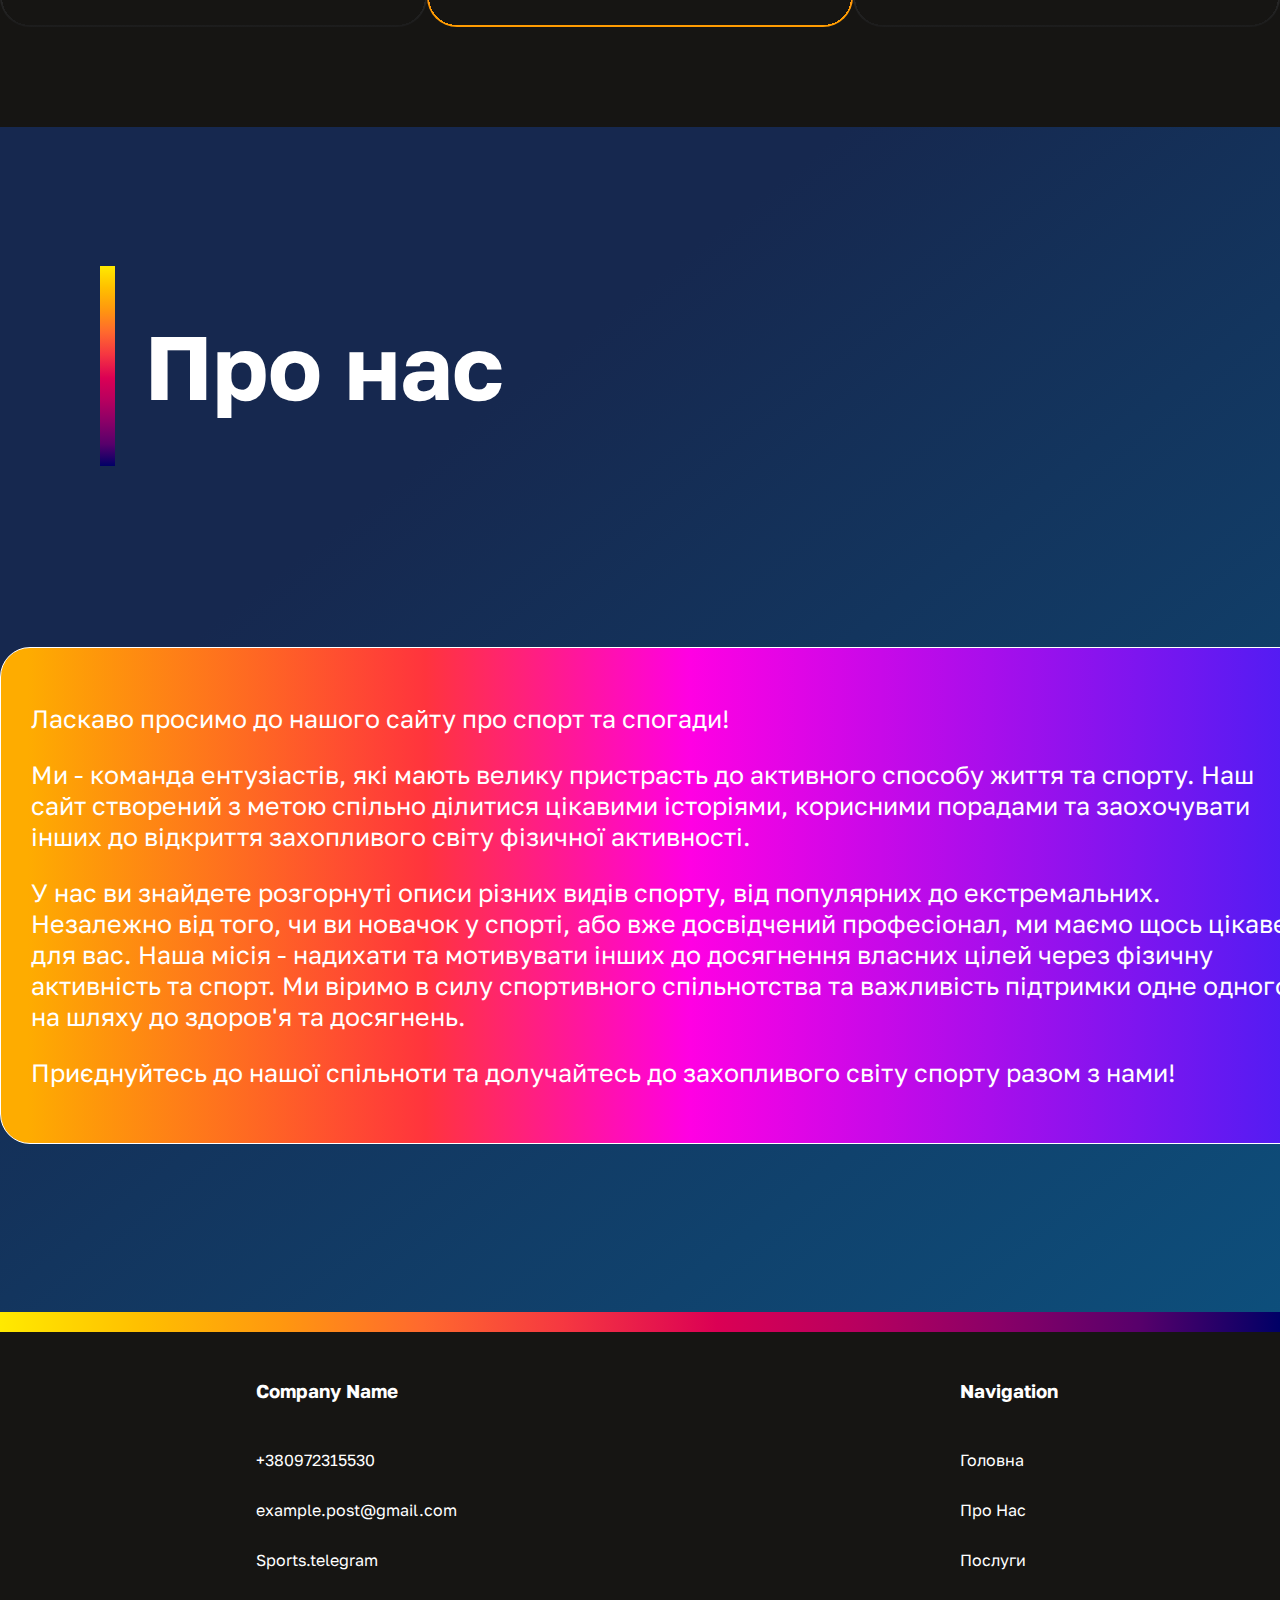
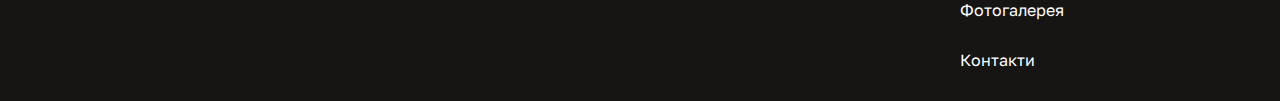
==== commit ab615955: "changed prices" ====
--- a/index.html
+++ b/index.html
@@ -134,16 +134,16 @@
             <p class="card__price">320 UAN</p>
             <ul class="card__list">
                 <li>Незабутні емоції</li>
-                <li>Адреналін</li>
-                <li>Приємні спогади</li>
-                <li>Відео з GoPro</li>
+                <li>Оздоровлення</li>
+                <li>Багато води</li>
+                <li>Шапочка і окуляри</li>
             </ul>
             <button class="card__btn">Купити</button>
         </div>
 
         <div class="card" id="card__gradient">
-            <div class="card__header">Плавання</div>
-            <p class="card__price">320 UAN</p>
+            <div class="card__header">Стрибок</div>
+            <p class="card__price">500 UAN</p>
             <ul class="card__list">
                 <li>Незабутні емоції</li>
                 <li>Адреналін</li>
@@ -154,13 +154,13 @@
         </div>
 
         <div class="card">
-            <div class="card__header">Плавання</div>
-            <p class="card__price">320 UAN</p>
+            <div class="card__header">Бар</div>
+            <p class="card__price">500 UAN</p>
             <ul class="card__list">
                 <li>Незабутні емоції</li>
-                <li>Адреналін</li>
-                <li>Приємні спогади</li>
-                <li>Відео з GoPro</li>
+                <li>Безлімітний алкоголь</li>
+                <li>Холодне пиво</li>
+                <li>Смачні закуски</li>
             </ul>
             <button class="card__btn">Купити</button>
         </div>
